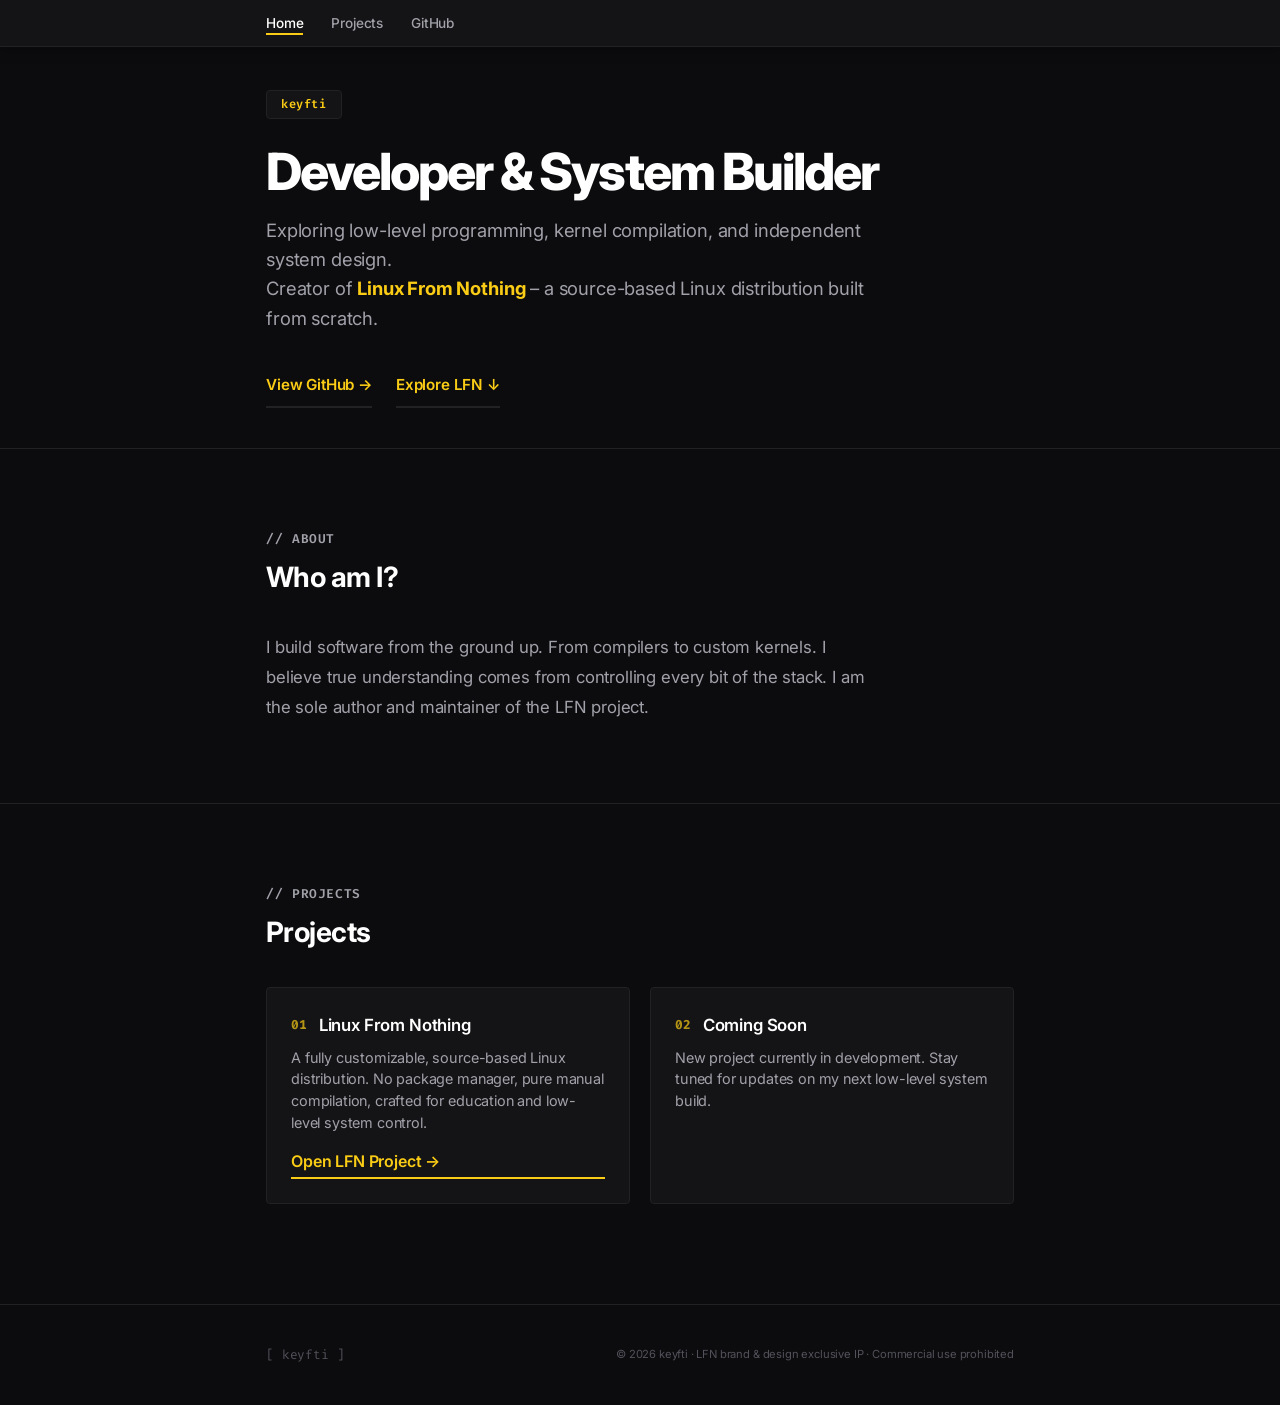
==== index.html @ 58dfbdc4 "Update index.html" ====
<!DOCTYPE html>
<html lang="en">
<head>
    <meta charset="UTF-8">
    <meta name="viewport" content="width=device-width, initial-scale=1.0">
    <title>keyfti · Developer</title>
    <link rel="preconnect" href="https://fonts.googleapis.com">
    <link rel="preconnect" href="https://fonts.gstatic.com" crossorigin>
    <link href="https://fonts.googleapis.com/css2?family=Fira+Code:wght@400;600&family=Inter:wght@400;500;600;700;800&display=swap" rel="stylesheet">
    <link rel="stylesheet" href="style.css">
</head>
<body>

    <nav class="navbar">
        <div class="container nav-container">
            <ul class="nav-links">
                <li><a href="index.html" class="active-link">Home</a></li>
                <li><a href="#projects">Projects</a></li>
                <li><a href="https://github.com/keyfti">GitHub</a></li>
            </ul>
        </div>
    </nav>

    <header class="hero">
        <div class="container">
            <div class="hero-content">
                <div class="badge fade-in-up delay-1">keyfti</div>
                <h1 class="fade-in-up delay-2">Developer & System Builder</h1>
                <p class="hero-text fade-in-up delay-3">
                    Exploring low-level programming, kernel compilation, and independent system design.<br>
                    Creator of <strong style="color: #facc15;">Linux From Nothing</strong> – a source-based Linux distribution built from scratch.
                </p>
                <div class="hero-buttons fade-in-up delay-4">
                    <a href="https://github.com/keyfti" class="btn-primary">View GitHub &rarr;</a>
                    <!-- Zmienione na btn-primary, żeby było żółte i widoczne -->
                    <a href="https://keyfti.github.io/linux-from-nothing/" class="btn-primary">Explore LFN &darr;</a>
                </div>
            </div>
        </div>
    </header>

    <section class="about fade-in-up visible">
        <div class="container">
            <div class="section-label">// ABOUT</div>
            <h2 class="section-title">Who am I?</h2>
            <p style="color: var(--text-muted); font-size: 1.05rem; max-width: 600px; line-height: 1.8;">
                I build software from the ground up. From compilers to custom kernels. 
                I believe true understanding comes from controlling every bit of the stack. 
                I am the sole author and maintainer of the LFN project.
            </p>
        </div>
    </section>

    <section id="projects" class="features fade-in-up visible">
        <div class="container">
            <div class="section-label">// PROJECTS</div>
            <h2 class="section-title">Projects</h2>
            <div class="grid">
                <!-- 1. Linux From Nothing -->
                <div class="card">
                    <div class="card-header">
                        <span class="card-num">01</span>
                        <h3>Linux From Nothing</h3>
                    </div>
                    <p>A fully customizable, source-based Linux distribution. No package manager, pure manual compilation, crafted for education and low-level system control.</p>
                    <!-- Żółty, wyraźny link do projektu -->
                    <a href="https://keyfti.github.io/linux-from-nothing/" style="display: inline-block; margin-top: 16px; color: #facc15; font-weight: 600; border-bottom: 2px solid #facc15; padding-bottom: 2px; text-decoration: none;">Open LFN Project →</a>
                </div>

                <!-- 2. Coming Soon -->
                <div class="card">
                    <div class="card-header">
                        <span class="card-num">02</span>
                        <h3>Coming Soon</h3>
                    </div>
                    <p>New project currently in development. Stay tuned for updates on my next low-level system build.</p>
                </div>
            </div>
        </div>
    </section>

    <footer>
        <div class="container">
            <div class="footer-content">
                <span class="footer-brand">[ keyfti ]</span>
                <span class="footer-license" style="text-align: right; font-size: 0.7rem;">
                    &copy; 2026 keyfti · LFN brand &amp; design exclusive IP · Commercial use prohibited
                </span>
            </div>
        </div>
    </footer>

    <script src="script.js"></script>
</body>
</html>
---- style.css ----
* { margin: 0; padding: 0; box-sizing: border-box; }
:root {
    --bg: #0c0c0e; --surface: #141416; --border: #222225; --border-hover: #facc15;
    --text-main: #f3f4f6; --text-muted: #a1a1aa; --text-dim: #52525b; --accent: #facc15;
    --font-sans: 'Inter', sans-serif; --font-mono: 'Fira Code', monospace;
}
html { scroll-behavior: smooth; }
body {
    background-color: var(--bg); color: var(--text-main);
    font-family: var(--font-sans); line-height: 1.6;
    letter-spacing: -0.01em; padding-top: 70px;
    transition: opacity 0.3s ease;
}
body.fade-out { opacity: 0; }
.container { max-width: 780px; margin: 0 auto; padding: 0 16px; }

/* Navbar */
.navbar {
    position: fixed; top: 0; left: 0; width: 100%;
    background: var(--surface); border-bottom: 1px solid var(--border);
    padding: 10px 0; z-index: 9999; box-shadow: 0 2px 12px rgba(0,0,0,0.4);
}
.nav-container { display: flex; justify-content: space-between; align-items: center; }
.nav-links { list-style: none; display: flex; gap: 28px; padding: 0; }
.nav-links a {
    color: var(--text-muted); text-decoration: none; font-size: 0.85rem;
    font-weight: 500; transition: color 0.2s ease, transform 0.2s ease;
    border-bottom: 2px solid transparent; padding-bottom: 2px;
}
.nav-links a:hover, .nav-links a.active-link {
    color: #ffffff; border-bottom-color: var(--accent);
    transform: translateY(-1px);
}

/* Typo */
.section-label { font-family: var(--font-mono); font-size: 0.8rem; font-weight: 600; letter-spacing: 0.05em; color: var(--text-muted); margin-bottom: 6px; }
.section-title { font-size: 1.75rem; font-weight: 700; letter-spacing: -0.02em; color: #ffffff; margin-bottom: 32px; }

/* Animacje */
.fade-in-up {
    opacity: 0;
    transform: translateY(20px);
    transition: opacity 0.7s ease, transform 0.7s ease;
}
.fade-in-up.visible { opacity: 1; transform: translateY(0); }
.delay-1 { transition-delay: 0.1s; }
.delay-2 { transition-delay: 0.2s; }
.delay-3 { transition-delay: 0.3s; }
.delay-4 { transition-delay: 0.4s; }

/* Hero */
.hero { padding: 20px 0 40px; }
.badge { display: inline-flex; align-items: center; background: var(--surface); border: 1px solid var(--border); color: var(--accent); font-family: var(--font-mono); font-size: 0.75rem; font-weight: 600; padding: 4px 14px; border-radius: 4px; margin-bottom: 24px; letter-spacing: 0.05em; }
.hero h1 { font-size: 3.2rem; font-weight: 800; letter-spacing: -0.04em; color: #ffffff; margin-bottom: 16px; line-height: 1.1; }
.hero-text { font-size: 1.15rem; color: var(--text-muted); max-width: 600px; margin-bottom: 32px; font-weight: 400; }
.hero-buttons { display: flex; gap: 24px; flex-wrap: wrap; }
.btn-primary, .btn-secondary {
    display: inline-block; text-decoration: none; font-weight: 600; font-size: 0.95rem; padding: 8px 0; border-bottom: 2px solid var(--border); transition: all 0.2s ease;
}
.btn-primary { color: var(--accent); }
.btn-primary:hover { color: #ffffff; border-bottom-color: var(--accent); }
.btn-secondary { color: var(--text-muted); }
.btn-secondary:hover { color: #ffffff; border-bottom-color: #ffffff; }

/* Sekcja Projects */
.features, .about { padding: 80px 0; border-top: 1px solid var(--border); }
.grid { display: grid; grid-template-columns: repeat(auto-fit, minmax(200px, 1fr)); gap: 20px; }
.card { 
    background: var(--surface); border: 1px solid var(--border); border-radius: 4px; padding: 24px; 
    transition: all 0.3s cubic-bezier(0.16, 1, 0.3, 1); 
    display: flex; flex-direction: column;
}
.card:hover { 
    border-color: var(--border-hover); 
    transform: translateY(-4px) scale(1.02);
    box-shadow: 0 8px 24px rgba(250, 204, 21, 0.15);
}
.card-header { display: flex; align-items: center; gap: 12px; margin-bottom: 8px; }
.card-num { font-family: var(--font-mono); font-size: 0.8rem; font-weight: 700; color: var(--accent); opacity: 0.7; }
.card h3 { font-size: 1.05rem; font-weight: 600; color: #ffffff; }
.card p { color: var(--text-muted); font-size: 0.9rem; line-height: 1.5; flex-grow: 1; }

/* Wyróżniony przycisk LFN */
.btn-lfn {
    display: inline-block;
    color: var(--bg);
    background: var(--accent);
    text-decoration: none;
    font-weight: 600;
    font-size: 0.85rem;
    padding: 6px 14px;
    border-radius: 4px;
    transition: all 0.2s ease;
    border: 1px solid var(--accent);
}
.btn-lfn:hover {
    background: transparent;
    color: var(--accent);
    transform: translateX(4px);
}

/* Karty Coming soon - przyciemnione */
.coming-soon { opacity: 0.6; }
.coming-soon:hover { opacity: 1; }

/* Footer */
footer { padding: 40px 0; border-top: 1px solid var(--border); margin-top: 20px; }
.footer-content { display: flex; justify-content: space-between; align-items: center; flex-wrap: wrap; gap: 12px; }
.footer-brand { font-family: var(--font-mono); color: var(--text-dim); font-size: 0.8rem; }
.footer-license { color: var(--text-dim); }

@media (max-width: 640px) {
    body { padding-top: 60px; }
    .nav-links { gap: 14px; }
    .nav-links a { font-size: 0.75rem; }
    .hero h1 { font-size: 2.2rem; }
    .grid { grid-template-columns: 1fr; }
}
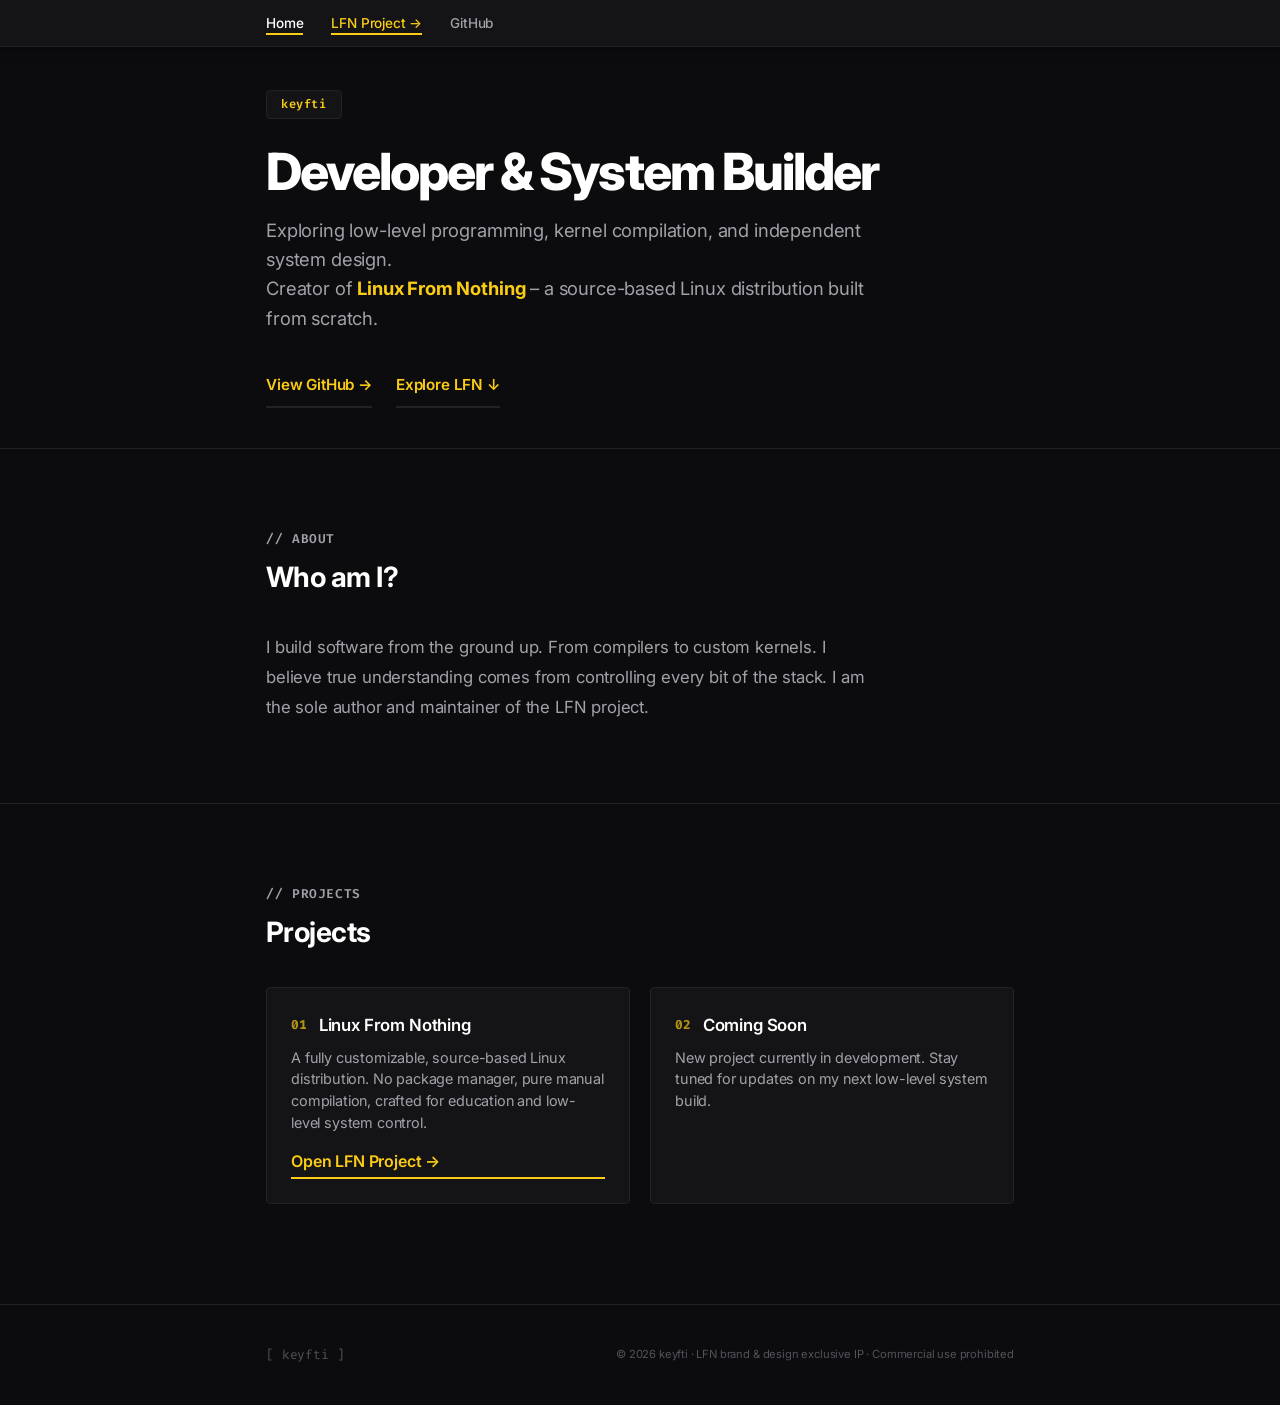
==== commit 3ff90a6a: "Update index.html" ====
--- a/index.html
+++ b/index.html
@@ -15,7 +15,8 @@
         <div class="container nav-container">
             <ul class="nav-links">
                 <li><a href="index.html" class="active-link">Home</a></li>
-                <li><a href="#projects">Projects</a></li>
+                <!-- Bezpośredni link do LFN -->
+                <li><a href="https://keyfti.github.io/linux-from-nothing/" style="color: #facc15; border-bottom-color: #facc15;">LFN Project &rarr;</a></li>
                 <li><a href="https://github.com/keyfti">GitHub</a></li>
             </ul>
         </div>
@@ -32,7 +33,6 @@
                 </p>
                 <div class="hero-buttons fade-in-up delay-4">
                     <a href="https://github.com/keyfti" class="btn-primary">View GitHub &rarr;</a>
-                    <!-- Zmienione na btn-primary, żeby było żółte i widoczne -->
                     <a href="https://keyfti.github.io/linux-from-nothing/" class="btn-primary">Explore LFN &darr;</a>
                 </div>
             </div>
@@ -51,7 +51,7 @@
         </div>
     </section>
 
-    <section id="projects" class="features fade-in-up visible">
+    <section class="features fade-in-up visible">
         <div class="container">
             <div class="section-label">// PROJECTS</div>
             <h2 class="section-title">Projects</h2>
@@ -63,8 +63,7 @@
                         <h3>Linux From Nothing</h3>
                     </div>
                     <p>A fully customizable, source-based Linux distribution. No package manager, pure manual compilation, crafted for education and low-level system control.</p>
-                    <!-- Żółty, wyraźny link do projektu -->
-                    <a href="https://keyfti.github.io/linux-from-nothing/" style="display: inline-block; margin-top: 16px; color: #facc15; font-weight: 600; border-bottom: 2px solid #facc15; padding-bottom: 2px; text-decoration: none;">Open LFN Project →</a>
+                    <a href="https://keyfti.github.io/linux-from-nothing/" style="display: inline-block; margin-top: 16px; color: #facc15; font-weight: 600; border-bottom: 2px solid #facc15; padding-bottom: 2px; text-decoration: none;">Open LFN Project &rarr;</a>
                 </div>
 
                 <!-- 2. Coming Soon -->
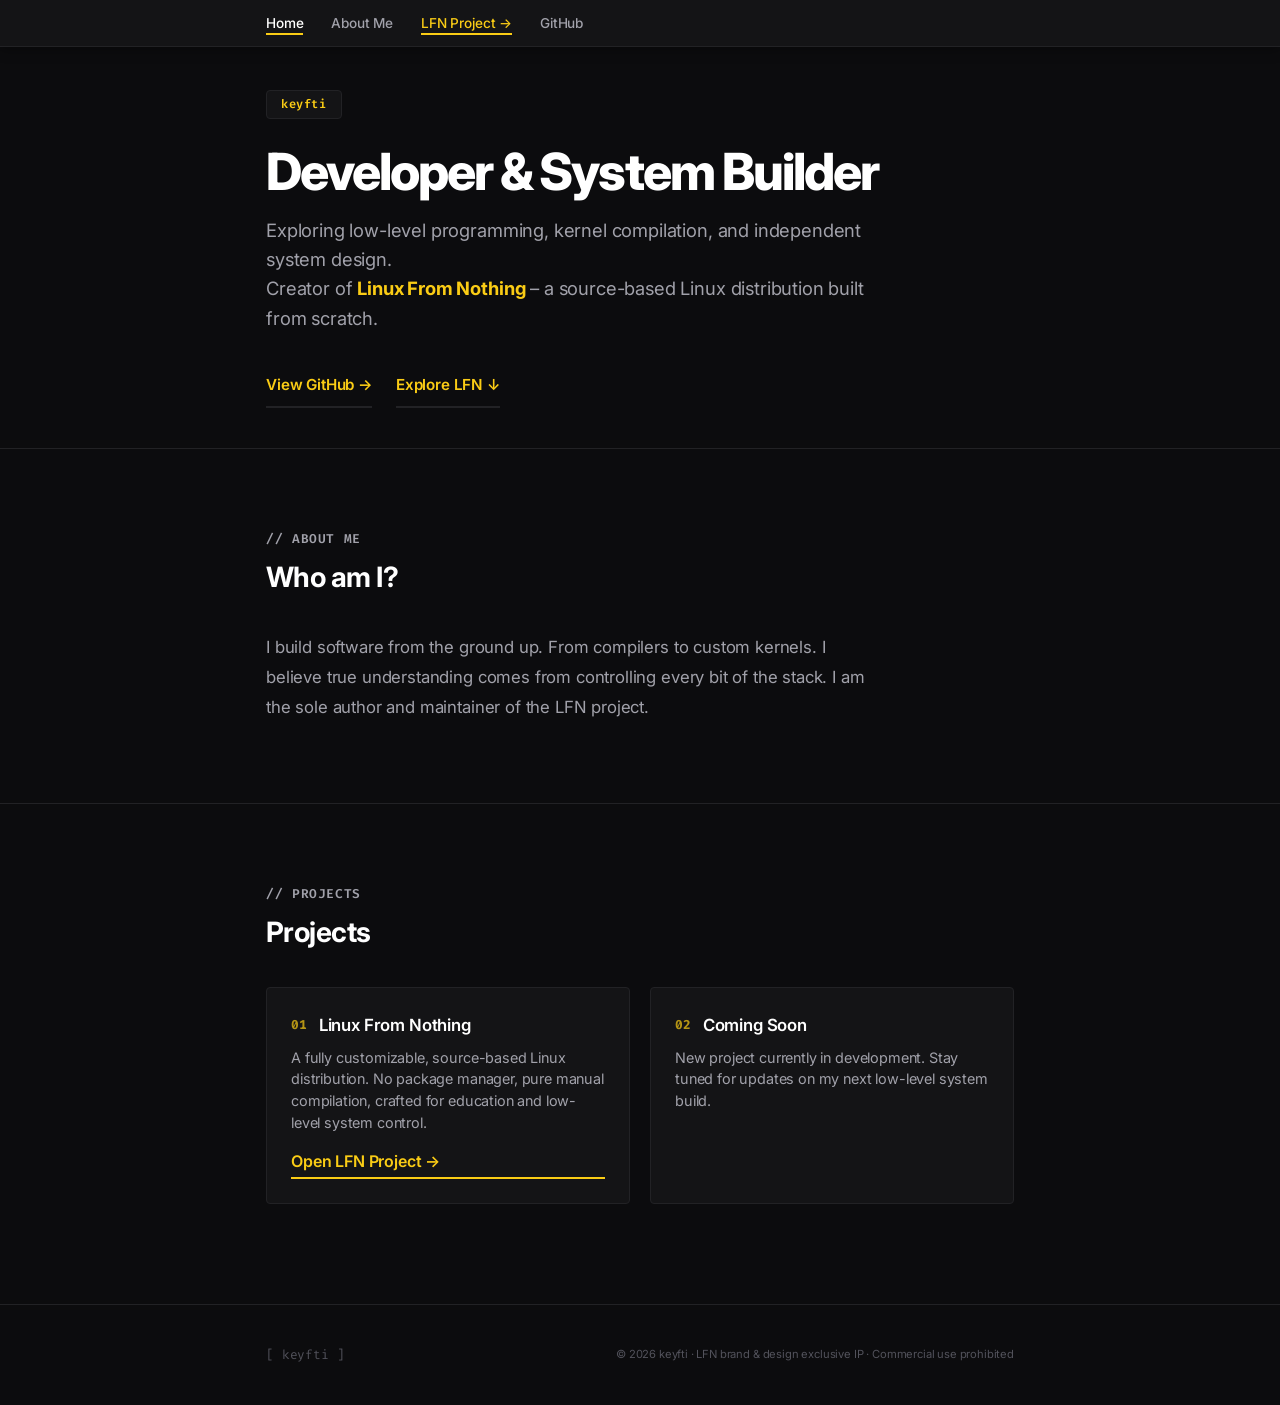
==== commit f8da986d: "Update index.html" ====
--- a/index.html
+++ b/index.html
@@ -15,7 +15,9 @@
         <div class="container nav-container">
             <ul class="nav-links">
                 <li><a href="index.html" class="active-link">Home</a></li>
-                <!-- Bezpośredni link do LFN -->
+                <!-- About Me prowadzi do sekcji o Tobie -->
+                <li><a href="#about">About Me</a></li>
+                <!-- LFN Project prowadzi bezpośrednio do projektu -->
                 <li><a href="https://keyfti.github.io/linux-from-nothing/" style="color: #facc15; border-bottom-color: #facc15;">LFN Project &rarr;</a></li>
                 <li><a href="https://github.com/keyfti">GitHub</a></li>
             </ul>
@@ -33,15 +35,17 @@
                 </p>
                 <div class="hero-buttons fade-in-up delay-4">
                     <a href="https://github.com/keyfti" class="btn-primary">View GitHub &rarr;</a>
-                    <a href="https://keyfti.github.io/linux-from-nothing/" class="btn-primary">Explore LFN &darr;</a>
+                    <!-- Explore LFN prowadzi teraz do sekcji projektów na tej stronie -->
+                    <a href="#projects" class="btn-primary">Explore LFN &darr;</a>
                 </div>
             </div>
         </div>
     </header>
 
-    <section class="about fade-in-up visible">
+    <!-- Sekcja o Tobie (About Me) -->
+    <section id="about" class="about fade-in-up visible">
         <div class="container">
-            <div class="section-label">// ABOUT</div>
+            <div class="section-label">// ABOUT ME</div>
             <h2 class="section-title">Who am I?</h2>
             <p style="color: var(--text-muted); font-size: 1.05rem; max-width: 600px; line-height: 1.8;">
                 I build software from the ground up. From compilers to custom kernels. 
@@ -51,7 +55,8 @@
         </div>
     </section>
 
-    <section class="features fade-in-up visible">
+    <!-- Sekcja projektów -->
+    <section id="projects" class="features fade-in-up visible">
         <div class="container">
             <div class="section-label">// PROJECTS</div>
             <h2 class="section-title">Projects</h2>
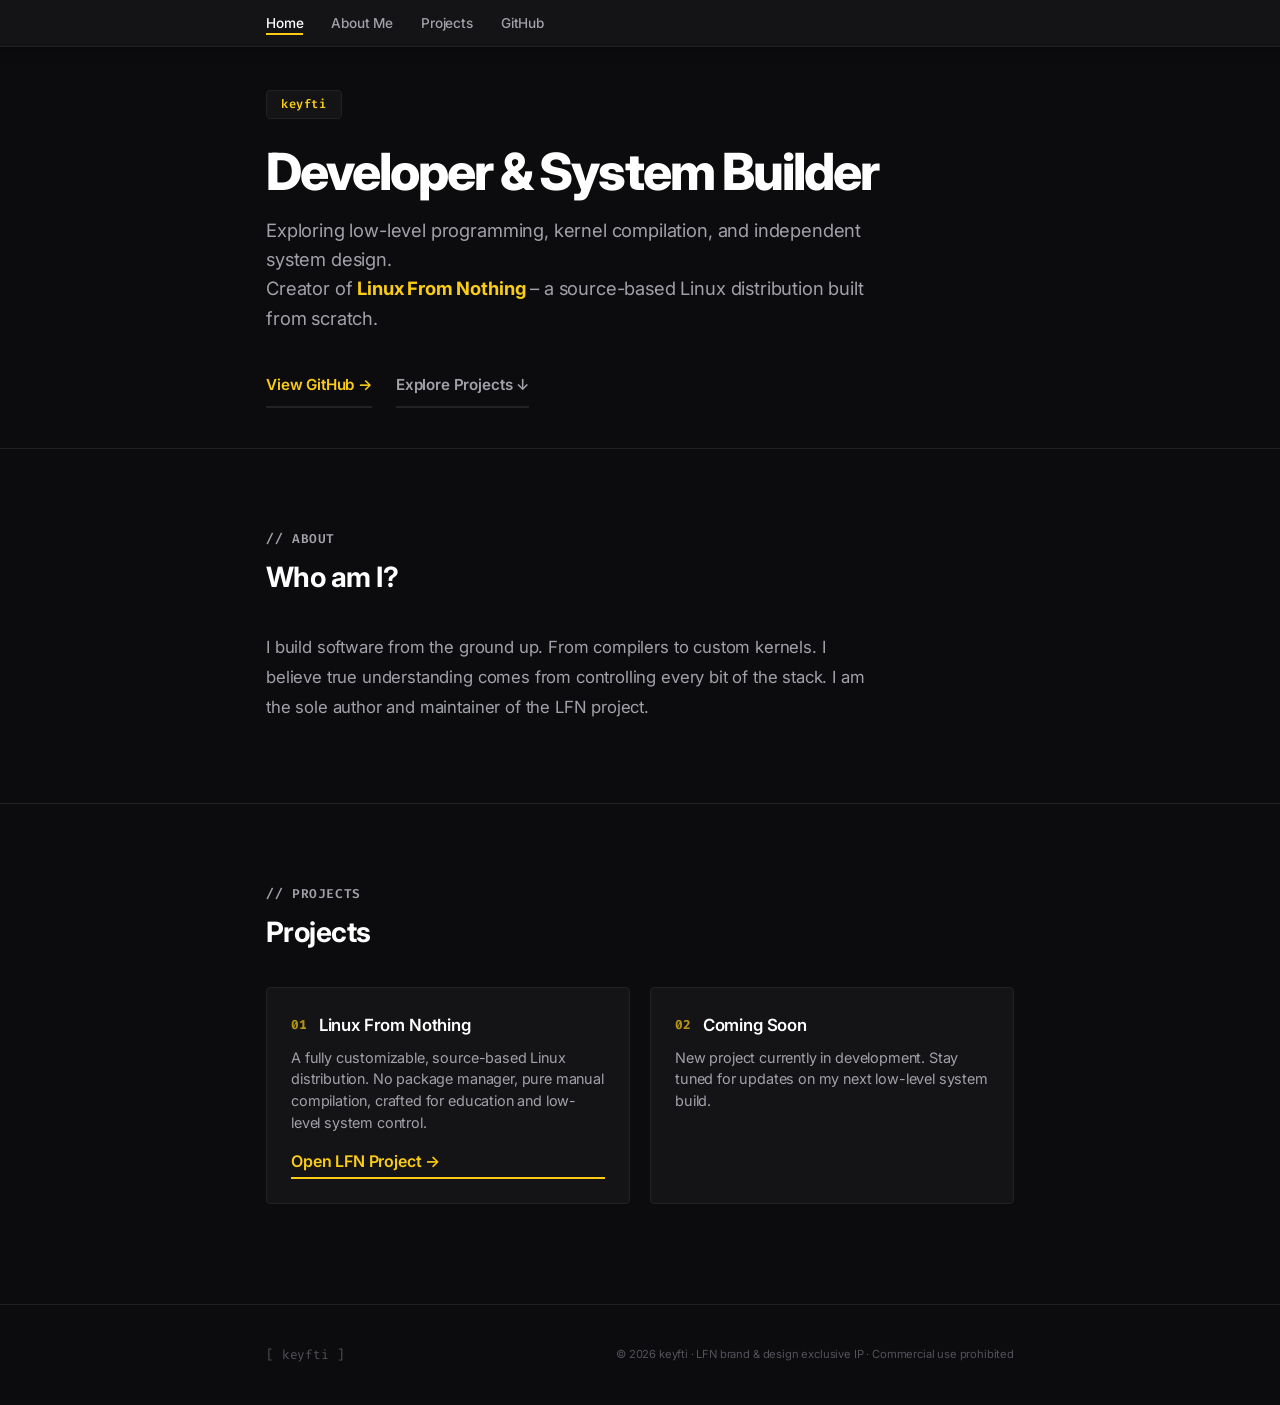
==== commit 3a85c78a: "Update index.html" ====
--- a/index.html
+++ b/index.html
@@ -14,11 +14,9 @@
     <nav class="navbar">
         <div class="container nav-container">
             <ul class="nav-links">
-                <li><a href="index.html" class="active-link">Home</a></li>
-                <!-- About Me prowadzi do sekcji o Tobie -->
-                <li><a href="#about">About Me</a></li>
-                <!-- LFN Project prowadzi bezpośrednio do projektu -->
-                <li><a href="https://keyfti.github.io/linux-from-nothing/" style="color: #facc15; border-bottom-color: #facc15;">LFN Project &rarr;</a></li>
+                <li><a href="index.html" class="active-link" id="nav-home">Home</a></li>
+                <li><a href="#about" id="nav-about">About Me</a></li>
+                <li><a href="#projects" id="nav-projects">Projects</a></li>
                 <li><a href="https://github.com/keyfti">GitHub</a></li>
             </ul>
         </div>
@@ -35,17 +33,16 @@
                 </p>
                 <div class="hero-buttons fade-in-up delay-4">
                     <a href="https://github.com/keyfti" class="btn-primary">View GitHub &rarr;</a>
-                    <!-- Explore LFN prowadzi teraz do sekcji projektów na tej stronie -->
-                    <a href="#projects" class="btn-primary">Explore LFN &darr;</a>
+                    <!-- Teraz prowadzi do sekcji projektów, a nie do LFN -->
+                    <a href="#projects" class="btn-secondary">Explore Projects &darr;</a>
                 </div>
             </div>
         </div>
     </header>
 
-    <!-- Sekcja o Tobie (About Me) -->
     <section id="about" class="about fade-in-up visible">
         <div class="container">
-            <div class="section-label">// ABOUT ME</div>
+            <div class="section-label">// ABOUT</div>
             <h2 class="section-title">Who am I?</h2>
             <p style="color: var(--text-muted); font-size: 1.05rem; max-width: 600px; line-height: 1.8;">
                 I build software from the ground up. From compilers to custom kernels. 
@@ -55,7 +52,6 @@
         </div>
     </section>
 
-    <!-- Sekcja projektów -->
     <section id="projects" class="features fade-in-up visible">
         <div class="container">
             <div class="section-label">// PROJECTS</div>
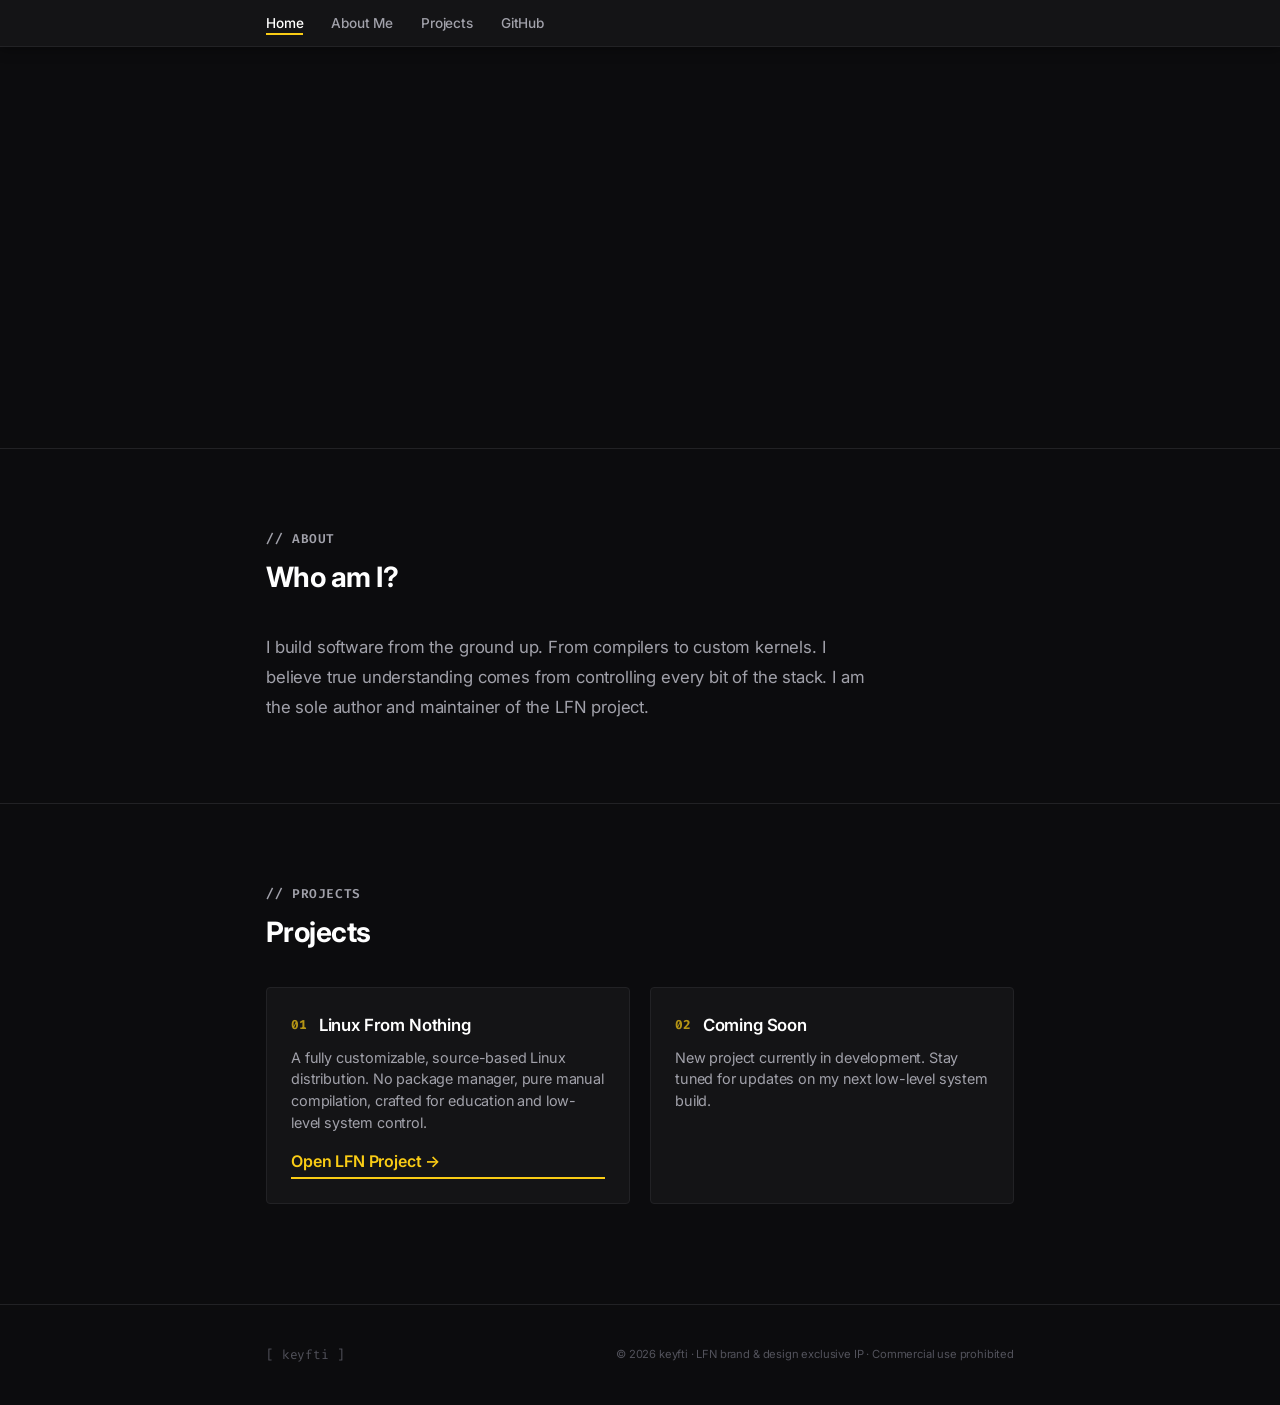
==== commit cdaa3576: "Update index.html" ====
--- a/index.html
+++ b/index.html
@@ -33,7 +33,6 @@
                 </p>
                 <div class="hero-buttons fade-in-up delay-4">
                     <a href="https://github.com/keyfti" class="btn-primary">View GitHub &rarr;</a>
-                    <!-- Teraz prowadzi do sekcji projektów, a nie do LFN -->
                     <a href="#projects" class="btn-secondary">Explore Projects &darr;</a>
                 </div>
             </div>
@@ -57,7 +56,6 @@
             <div class="section-label">// PROJECTS</div>
             <h2 class="section-title">Projects</h2>
             <div class="grid">
-                <!-- 1. Linux From Nothing -->
                 <div class="card">
                     <div class="card-header">
                         <span class="card-num">01</span>
@@ -67,7 +65,6 @@
                     <a href="https://keyfti.github.io/linux-from-nothing/" style="display: inline-block; margin-top: 16px; color: #facc15; font-weight: 600; border-bottom: 2px solid #facc15; padding-bottom: 2px; text-decoration: none;">Open LFN Project &rarr;</a>
                 </div>
 
-                <!-- 2. Coming Soon -->
                 <div class="card">
                     <div class="card-header">
                         <span class="card-num">02</span>
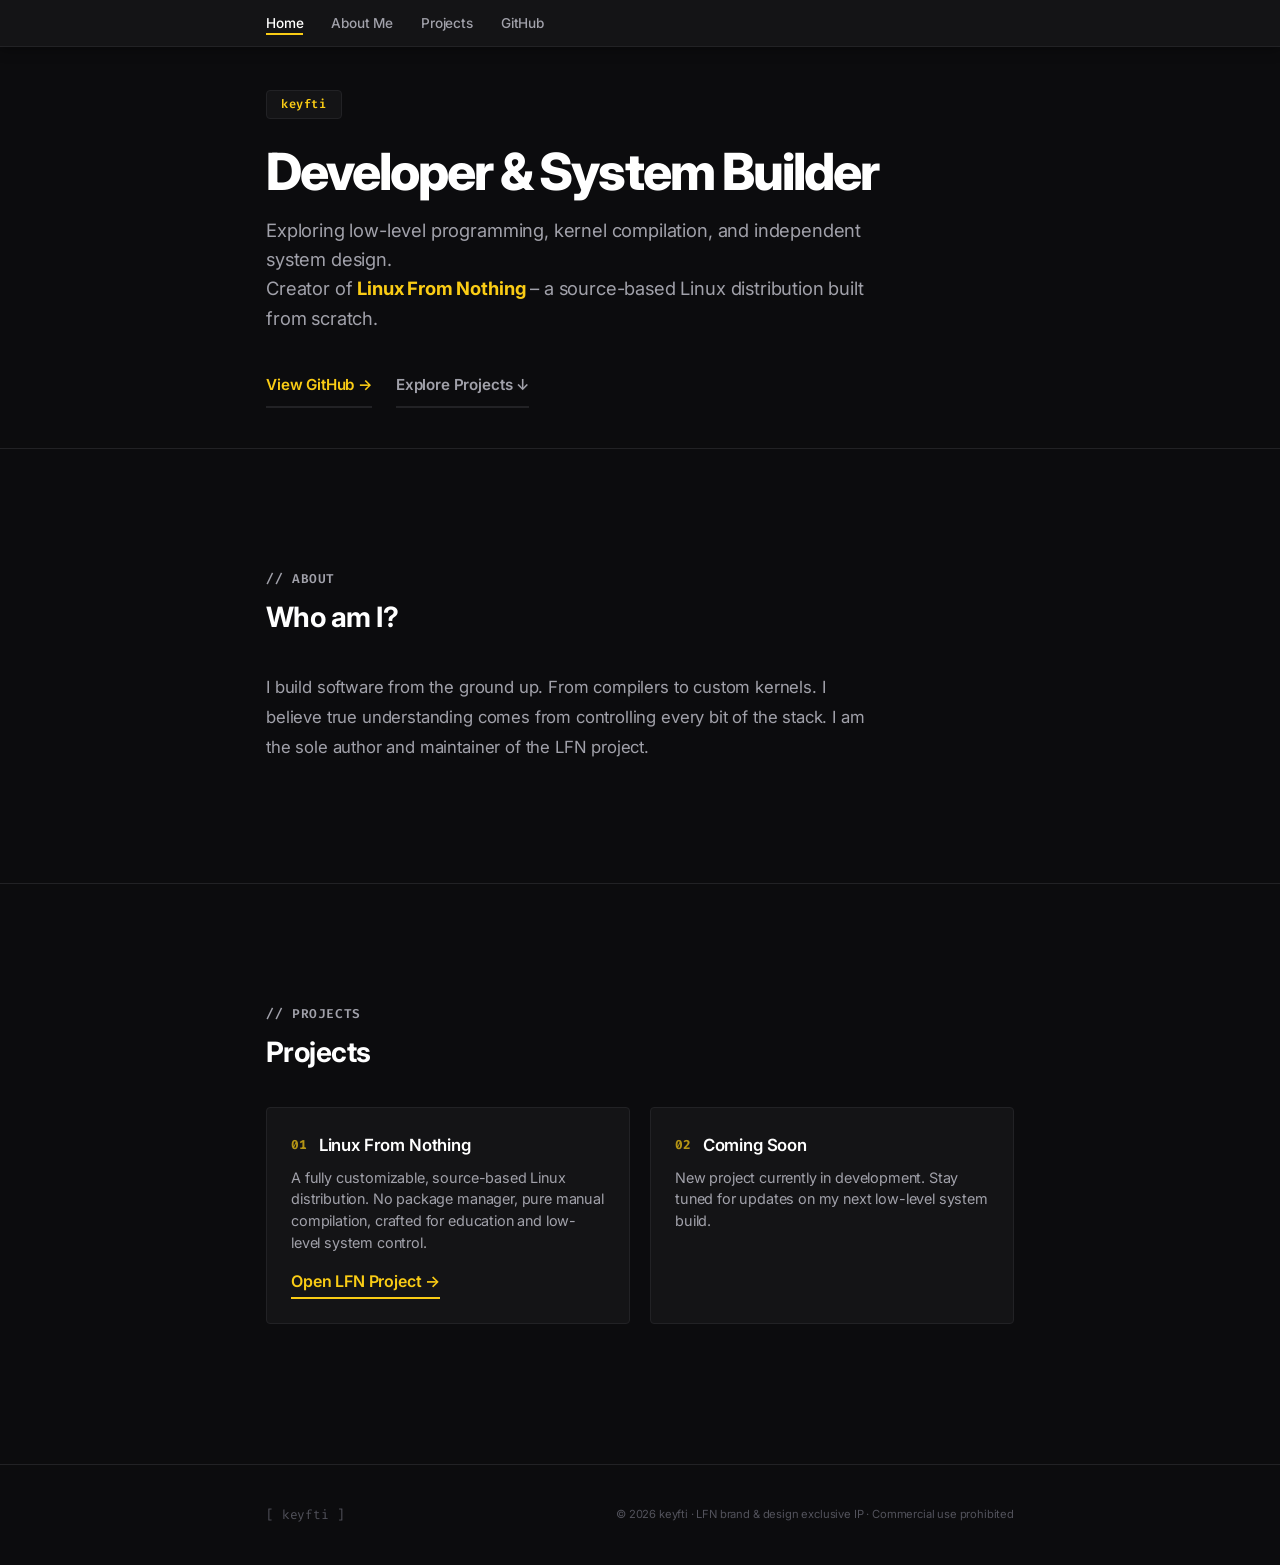
==== commit 5f6cd9ed: "Update index.html" ====
--- a/index.html
+++ b/index.html
@@ -22,7 +22,8 @@
         </div>
     </nav>
 
-    <header class="hero">
+    <!-- Dodałem id="hero", żeby skrypt zawsze wiedział, co jest główną sekcją -->
+    <header class="hero" id="hero">
         <div class="container">
             <div class="hero-content">
                 <div class="badge fade-in-up delay-1">keyfti</div>
--- a/style.css
+++ b/style.css
@@ -28,7 +28,8 @@
     border-bottom: 2px solid transparent; padding-bottom: 2px;
 }
 .nav-links a:hover, .nav-links a.active-link {
-    color: #ffffff; border-bottom-color: var(--accent);
+    color: #ffffff !important;
+    border-bottom-color: var(--accent) !important;
     transform: translateY(-1px);
 }
 
@@ -36,7 +37,7 @@
 .section-label { font-family: var(--font-mono); font-size: 0.8rem; font-weight: 600; letter-spacing: 0.05em; color: var(--text-muted); margin-bottom: 6px; }
 .section-title { font-size: 1.75rem; font-weight: 700; letter-spacing: -0.02em; color: #ffffff; margin-bottom: 32px; }
 
-/* Animacje */
+/* Animacje wejścia */
 .fade-in-up {
     opacity: 0;
     transform: translateY(20px);
@@ -62,13 +63,21 @@
 .btn-secondary { color: var(--text-muted); }
 .btn-secondary:hover { color: #ffffff; border-bottom-color: #ffffff; }
 
-/* Sekcja Projects */
-.features, .about { padding: 80px 0; border-top: 1px solid var(--border); }
+/* Sekcje - dopasowane do treści */
+.features, .about { 
+    padding: 120px 0; 
+    border-top: 1px solid var(--border);
+}
+
+/* Margines dla kotwic, żeby nie chowały się pod paskiem */
+#about, #projects, .hero {
+    scroll-margin-top: 70px; 
+}
+
 .grid { display: grid; grid-template-columns: repeat(auto-fit, minmax(200px, 1fr)); gap: 20px; }
 .card { 
     background: var(--surface); border: 1px solid var(--border); border-radius: 4px; padding: 24px; 
     transition: all 0.3s cubic-bezier(0.16, 1, 0.3, 1); 
-    display: flex; flex-direction: column;
 }
 .card:hover { 
     border-color: var(--border-hover); 
@@ -78,30 +87,7 @@
 .card-header { display: flex; align-items: center; gap: 12px; margin-bottom: 8px; }
 .card-num { font-family: var(--font-mono); font-size: 0.8rem; font-weight: 700; color: var(--accent); opacity: 0.7; }
 .card h3 { font-size: 1.05rem; font-weight: 600; color: #ffffff; }
-.card p { color: var(--text-muted); font-size: 0.9rem; line-height: 1.5; flex-grow: 1; }
-
-/* Wyróżniony przycisk LFN */
-.btn-lfn {
-    display: inline-block;
-    color: var(--bg);
-    background: var(--accent);
-    text-decoration: none;
-    font-weight: 600;
-    font-size: 0.85rem;
-    padding: 6px 14px;
-    border-radius: 4px;
-    transition: all 0.2s ease;
-    border: 1px solid var(--accent);
-}
-.btn-lfn:hover {
-    background: transparent;
-    color: var(--accent);
-    transform: translateX(4px);
-}
-
-/* Karty Coming soon - przyciemnione */
-.coming-soon { opacity: 0.6; }
-.coming-soon:hover { opacity: 1; }
+.card p { color: var(--text-muted); font-size: 0.9rem; line-height: 1.5; }
 
 /* Footer */
 footer { padding: 40px 0; border-top: 1px solid var(--border); margin-top: 20px; }
@@ -111,6 +97,7 @@
 
 @media (max-width: 640px) {
     body { padding-top: 60px; }
+    #about, #projects, .hero { scroll-margin-top: 60px; }
     .nav-links { gap: 14px; }
     .nav-links a { font-size: 0.75rem; }
     .hero h1 { font-size: 2.2rem; }
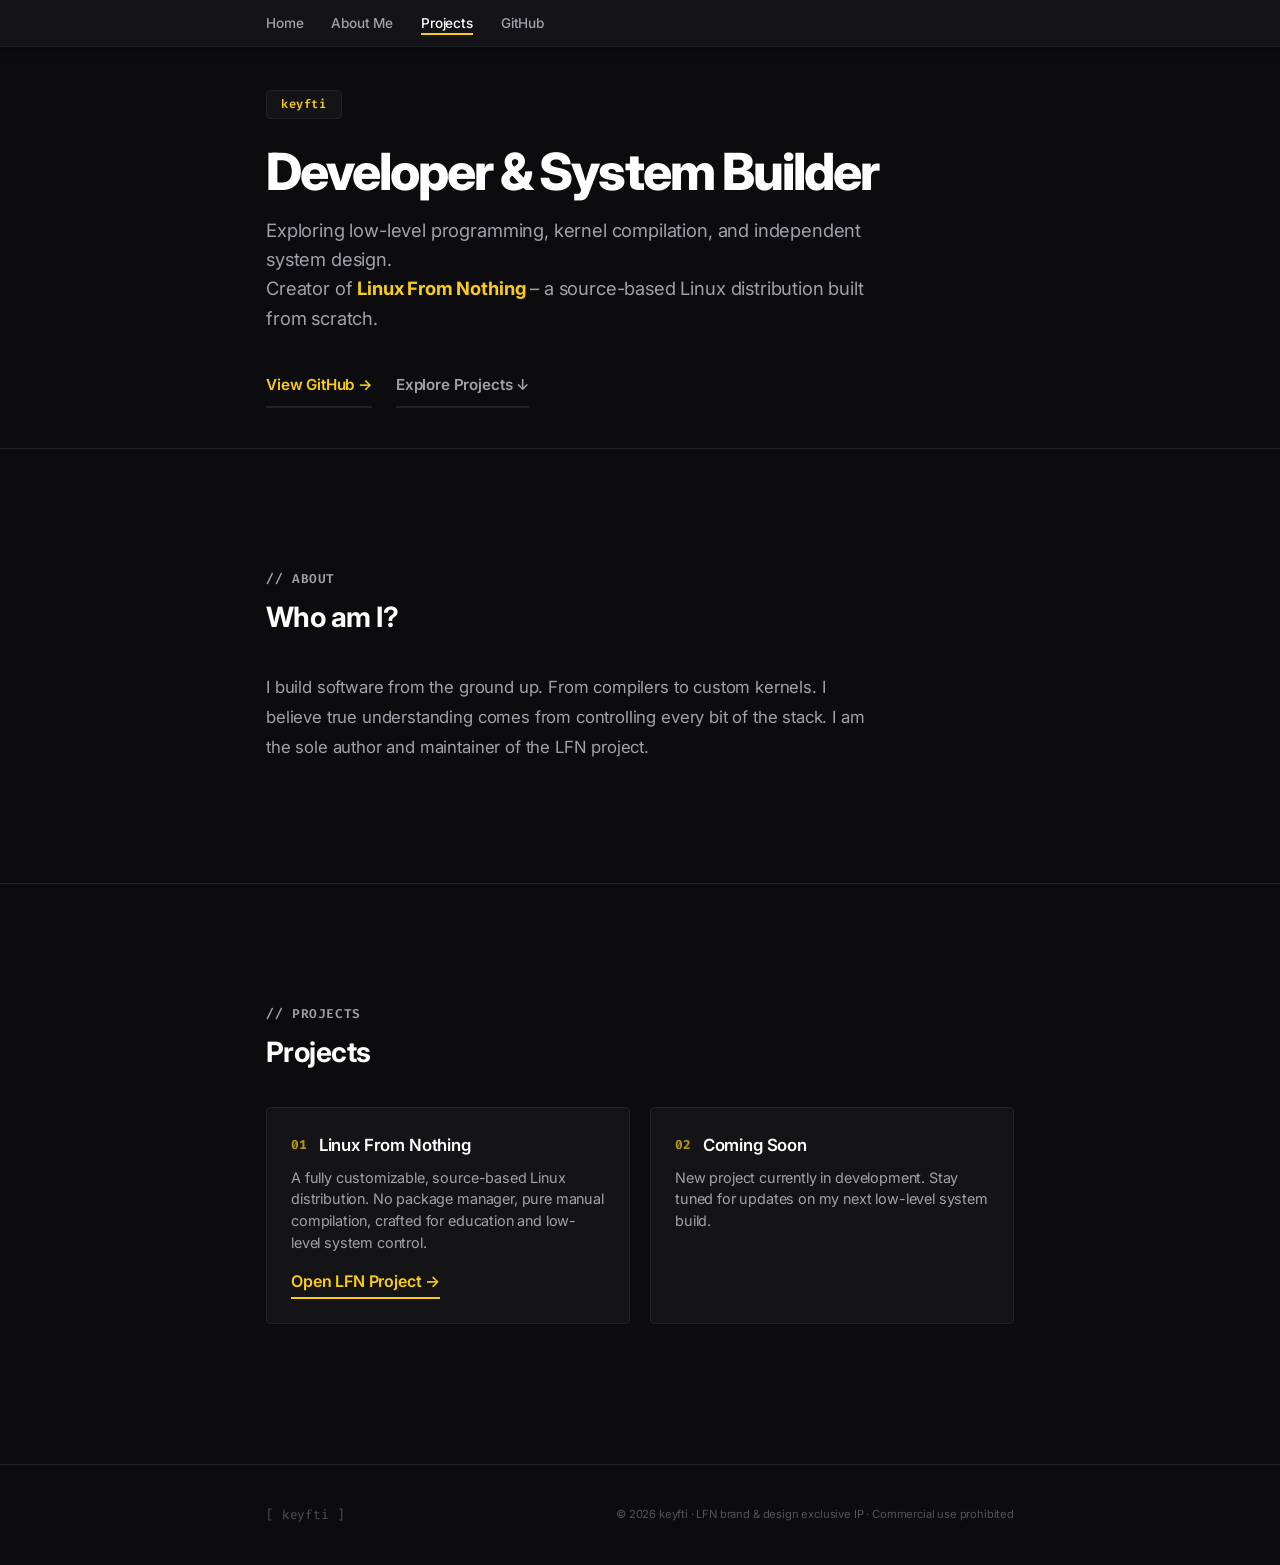
==== commit e6057f0d: "Update index.html" ====
--- a/index.html
+++ b/index.html
@@ -22,7 +22,6 @@
         </div>
     </nav>
 
-    <!-- Dodałem id="hero", żeby skrypt zawsze wiedział, co jest główną sekcją -->
     <header class="hero" id="hero">
         <div class="container">
             <div class="hero-content">
--- a/style.css
+++ b/style.css
@@ -70,7 +70,7 @@
 }
 
 /* Margines dla kotwic, żeby nie chowały się pod paskiem */
-#about, #projects, .hero {
+#hero, #about, #projects {
     scroll-margin-top: 70px; 
 }
 
@@ -97,7 +97,7 @@
 
 @media (max-width: 640px) {
     body { padding-top: 60px; }
-    #about, #projects, .hero { scroll-margin-top: 60px; }
+    #hero, #about, #projects { scroll-margin-top: 60px; }
     .nav-links { gap: 14px; }
     .nav-links a { font-size: 0.75rem; }
     .hero h1 { font-size: 2.2rem; }
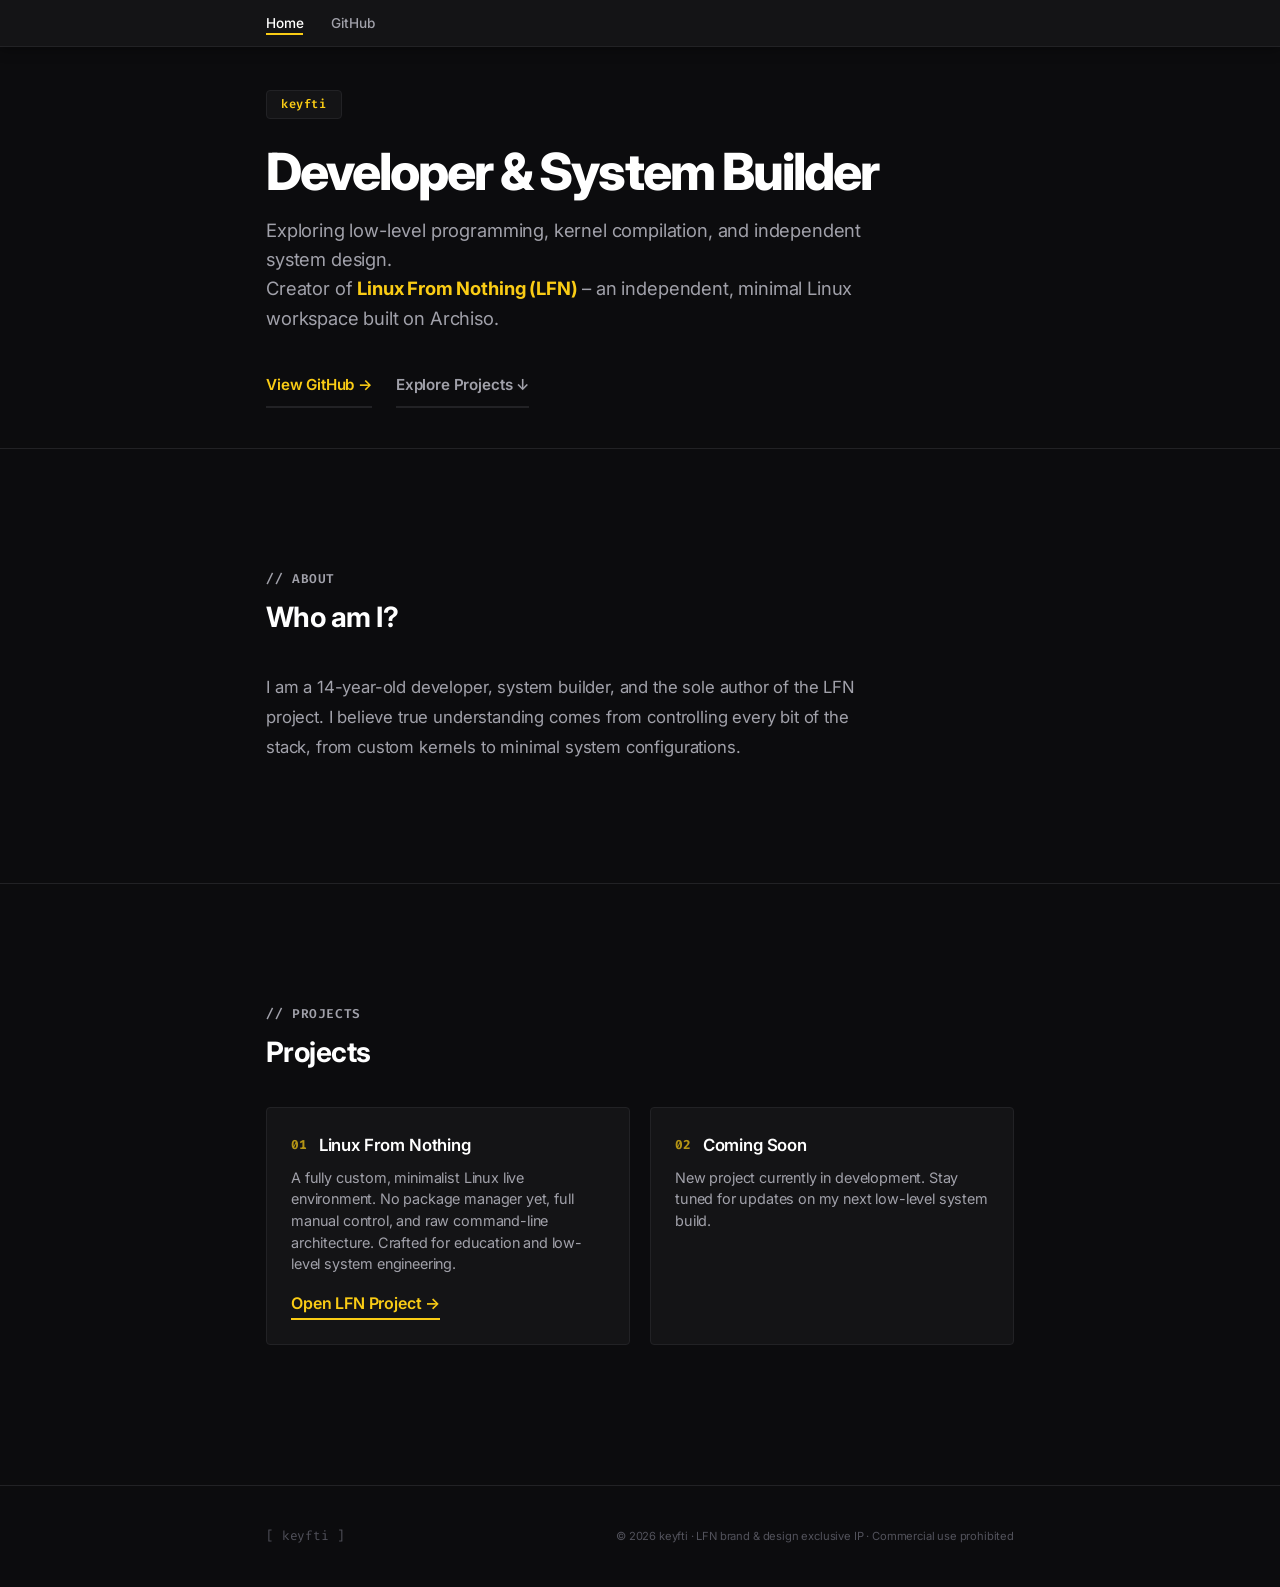
==== commit b07eac75: "Update index.html" ====
--- a/index.html
+++ b/index.html
@@ -15,8 +15,6 @@
         <div class="container nav-container">
             <ul class="nav-links">
                 <li><a href="index.html" class="active-link" id="nav-home">Home</a></li>
-                <li><a href="#about" id="nav-about">About Me</a></li>
-                <li><a href="#projects" id="nav-projects">Projects</a></li>
                 <li><a href="https://github.com/keyfti">GitHub</a></li>
             </ul>
         </div>
@@ -29,7 +27,7 @@
                 <h1 class="fade-in-up delay-2">Developer & System Builder</h1>
                 <p class="hero-text fade-in-up delay-3">
                     Exploring low-level programming, kernel compilation, and independent system design.<br>
-                    Creator of <strong style="color: #facc15;">Linux From Nothing</strong> – a source-based Linux distribution built from scratch.
+                    Creator of <strong style="color: #facc15;">Linux From Nothing (LFN)</strong> – an independent, minimal Linux workspace built on Archiso.
                 </p>
                 <div class="hero-buttons fade-in-up delay-4">
                     <a href="https://github.com/keyfti" class="btn-primary">View GitHub &rarr;</a>
@@ -44,9 +42,7 @@
             <div class="section-label">// ABOUT</div>
             <h2 class="section-title">Who am I?</h2>
             <p style="color: var(--text-muted); font-size: 1.05rem; max-width: 600px; line-height: 1.8;">
-                I build software from the ground up. From compilers to custom kernels. 
-                I believe true understanding comes from controlling every bit of the stack. 
-                I am the sole author and maintainer of the LFN project.
+                I am a 14-year-old developer, system builder, and the sole author of the LFN project. I believe true understanding comes from controlling every bit of the stack, from custom kernels to minimal system configurations.
             </p>
         </div>
     </section>
@@ -61,7 +57,9 @@
                         <span class="card-num">01</span>
                         <h3>Linux From Nothing</h3>
                     </div>
-                    <p>A fully customizable, source-based Linux distribution. No package manager, pure manual compilation, crafted for education and low-level system control.</p>
+                    <p>
+                        A fully custom, minimalist Linux live environment. No package manager yet, full manual control, and raw command-line architecture. Crafted for education and low-level system engineering.
+                    </p>
                     <a href="https://keyfti.github.io/linux-from-nothing/" style="display: inline-block; margin-top: 16px; color: #facc15; font-weight: 600; border-bottom: 2px solid #facc15; padding-bottom: 2px; text-decoration: none;">Open LFN Project &rarr;</a>
                 </div>
 
--- a/style.css
+++ b/style.css
@@ -27,7 +27,21 @@
     font-weight: 500; transition: color 0.2s ease, transform 0.2s ease;
     border-bottom: 2px solid transparent; padding-bottom: 2px;
 }
-.nav-links a:hover, .nav-links a.active-link {
+
+/* --- Kluczowe podkreślenia --- */
+/* Działa automatycznie, gdy klikniesz w link z #about lub #projects */
+.nav-links a:hover, 
+.nav-links a.active-link,
+.nav-links a:focus {
+    color: #ffffff !important;
+    border-bottom-color: var(--accent) !important;
+    transform: translateY(-1px);
+}
+
+/* Dzięki :target podkreśla się idealnie przy kliknięciu */
+#about:target ~ * #nav-about,
+#projects:target ~ * #nav-projects,
+#hero:target ~ * #nav-home {
     color: #ffffff !important;
     border-bottom-color: var(--accent) !important;
     transform: translateY(-1px);
@@ -63,27 +77,13 @@
 .btn-secondary { color: var(--text-muted); }
 .btn-secondary:hover { color: #ffffff; border-bottom-color: #ffffff; }
 
-/* Sekcje - dopasowane do treści */
-.features, .about { 
-    padding: 120px 0; 
-    border-top: 1px solid var(--border);
-}
-
-/* Margines dla kotwic, żeby nie chowały się pod paskiem */
-#hero, #about, #projects {
-    scroll-margin-top: 70px; 
-}
+/* Sekcje */
+.features, .about { padding: 120px 0; border-top: 1px solid var(--border); }
+#hero, #about, #projects { scroll-margin-top: 70px; }
 
 .grid { display: grid; grid-template-columns: repeat(auto-fit, minmax(200px, 1fr)); gap: 20px; }
-.card { 
-    background: var(--surface); border: 1px solid var(--border); border-radius: 4px; padding: 24px; 
-    transition: all 0.3s cubic-bezier(0.16, 1, 0.3, 1); 
-}
-.card:hover { 
-    border-color: var(--border-hover); 
-    transform: translateY(-4px) scale(1.02);
-    box-shadow: 0 8px 24px rgba(250, 204, 21, 0.15);
-}
+.card { background: var(--surface); border: 1px solid var(--border); border-radius: 4px; padding: 24px; transition: all 0.3s cubic-bezier(0.16, 1, 0.3, 1); }
+.card:hover { border-color: var(--border-hover); transform: translateY(-4px) scale(1.02); box-shadow: 0 8px 24px rgba(250, 204, 21, 0.15); }
 .card-header { display: flex; align-items: center; gap: 12px; margin-bottom: 8px; }
 .card-num { font-family: var(--font-mono); font-size: 0.8rem; font-weight: 700; color: var(--accent); opacity: 0.7; }
 .card h3 { font-size: 1.05rem; font-weight: 600; color: #ffffff; }
